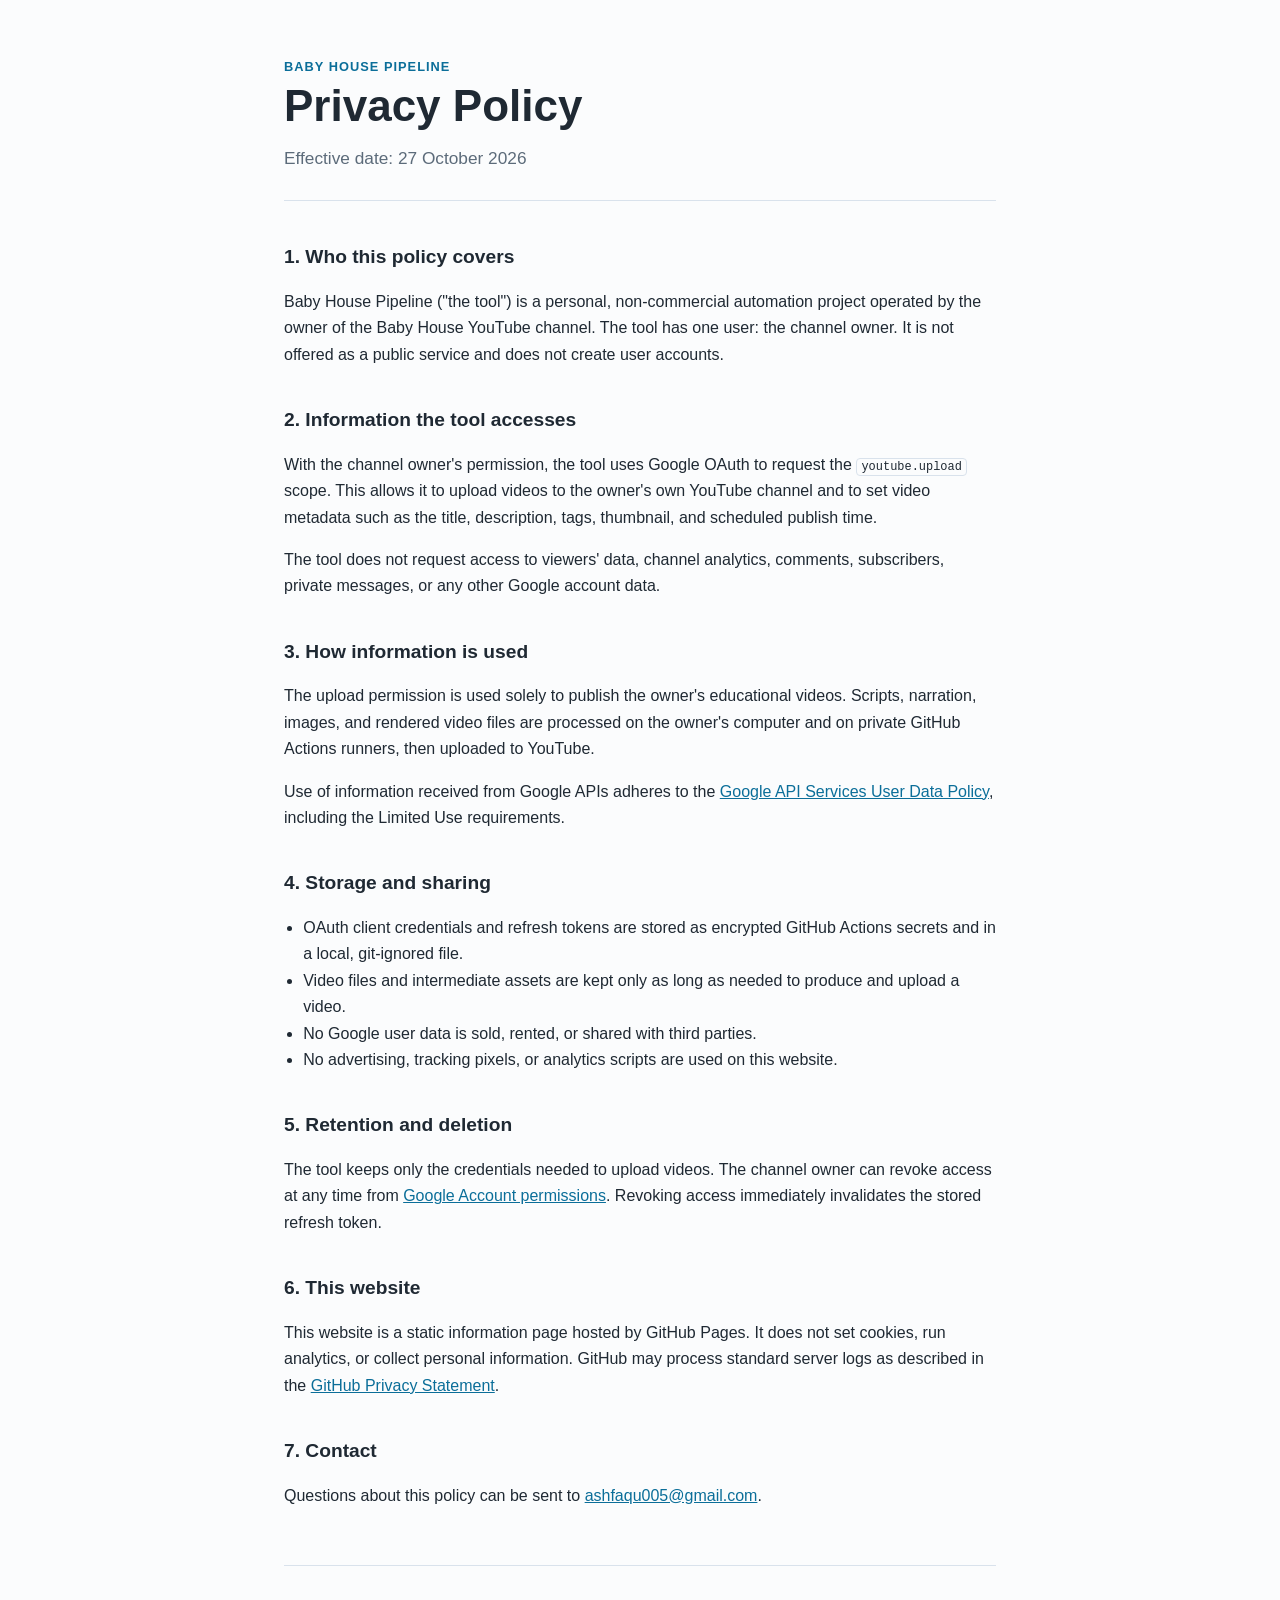
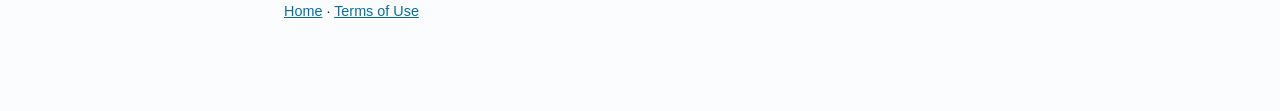
==== privacy.html @ 0668a5c2 "Add Baby House Pipeline legal pages" ====
<!doctype html>
<html lang="en">
<head>
  <meta charset="utf-8">
  <meta name="viewport" content="width=device-width, initial-scale=1">
  <title>Privacy Policy — Baby House Pipeline</title>
  <meta name="description" content="Privacy policy for the personal Baby House Pipeline automation tool.">
  <link rel="stylesheet" href="style.css">
</head>
<body>
  <main>
    <header>
      <p class="eyebrow">Baby House Pipeline</p>
      <h1>Privacy Policy</h1>
      <p class="lead">Effective date: 27 October 2026</p>
    </header>

    <section>
      <h2>1. Who this policy covers</h2>
      <p>
        Baby House Pipeline ("the tool") is a personal, non-commercial
        automation project operated by the owner of the Baby House YouTube
        channel. The tool has one user: the channel owner. It is not offered as
        a public service and does not create user accounts.
      </p>
    </section>

    <section>
      <h2>2. Information the tool accesses</h2>
      <p>
        With the channel owner's permission, the tool uses Google OAuth to
        request the <code>youtube.upload</code> scope. This allows it to upload
        videos to the owner's own YouTube channel and to set video metadata
        such as the title, description, tags, thumbnail, and scheduled publish
        time.
      </p>
      <p>
        The tool does not request access to viewers' data, channel analytics,
        comments, subscribers, private messages, or any other Google account
        data.
      </p>
    </section>

    <section>
      <h2>3. How information is used</h2>
      <p>
        The upload permission is used solely to publish the owner's educational
        videos. Scripts, narration, images, and rendered video files are
        processed on the owner's computer and on private GitHub Actions
        runners, then uploaded to YouTube.
      </p>
      <p>
        Use of information received from Google APIs adheres to the
        <a href="https://developers.google.com/terms/api-services-user-data-policy">Google API Services User Data Policy</a>,
        including the Limited Use requirements.
      </p>
    </section>

    <section>
      <h2>4. Storage and sharing</h2>
      <ul>
        <li>OAuth client credentials and refresh tokens are stored as encrypted GitHub Actions secrets and in a local, git-ignored file.</li>
        <li>Video files and intermediate assets are kept only as long as needed to produce and upload a video.</li>
        <li>No Google user data is sold, rented, or shared with third parties.</li>
        <li>No advertising, tracking pixels, or analytics scripts are used on this website.</li>
      </ul>
    </section>

    <section>
      <h2>5. Retention and deletion</h2>
      <p>
        The tool keeps only the credentials needed to upload videos. The
        channel owner can revoke access at any time from
        <a href="https://myaccount.google.com/permissions">Google Account permissions</a>.
        Revoking access immediately invalidates the stored refresh token.
      </p>
    </section>

    <section>
      <h2>6. This website</h2>
      <p>
        This website is a static information page hosted by GitHub Pages. It
        does not set cookies, run analytics, or collect personal information.
        GitHub may process standard server logs as described in the
        <a href="https://docs.github.com/en/site-policy/privacy-policies/github-general-privacy-statement">GitHub Privacy Statement</a>.
      </p>
    </section>

    <section>
      <h2>7. Contact</h2>
      <p>
        Questions about this policy can be sent to
        <a href="mailto:ashfaqu005@gmail.com">ashfaqu005@gmail.com</a>.
      </p>
    </section>

    <footer>
      <p><a href="index.html">Home</a> · <a href="terms.html">Terms of Use</a></p>
    </footer>
  </main>
</body>
</html>
---- style.css ----
:root {
  color-scheme: light dark;
  --text: #1f2933;
  --muted: #5c6b7a;
  --accent: #0b6e99;
  --bg: #fbfcfd;
  --line: #d9e2ec;
}

@media (prefers-color-scheme: dark) {
  :root {
    --text: #e6edf3;
    --muted: #9fb0c0;
    --accent: #5bc0eb;
    --bg: #0f1720;
    --line: #253444;
  }
}

* {
  box-sizing: border-box;
}

body {
  margin: 0;
  background: var(--bg);
  color: var(--text);
  font-family: -apple-system, BlinkMacSystemFont, "Segoe UI", Roboto, Arial, sans-serif;
  line-height: 1.65;
}

main {
  max-width: 760px;
  margin: 0 auto;
  padding: 56px 24px 72px;
}

header {
  margin-bottom: 40px;
  padding-bottom: 28px;
  border-bottom: 1px solid var(--line);
}

h1 {
  margin: 4px 0 12px;
  font-size: clamp(2rem, 5vw, 2.75rem);
  line-height: 1.15;
}

h2 {
  margin-top: 36px;
  font-size: 1.2rem;
}

p, li {
  color: var(--text);
}

.eyebrow {
  margin: 0;
  color: var(--accent);
  font-size: 0.8rem;
  font-weight: 700;
  letter-spacing: 0.08em;
  text-transform: uppercase;
}

.lead {
  margin: 0;
  color: var(--muted);
  font-size: 1.08rem;
}

a {
  color: var(--accent);
}

code {
  padding: 0.1em 0.35em;
  border: 1px solid var(--line);
  border-radius: 4px;
  font-size: 0.92em;
}

ul {
  padding-left: 1.2rem;
}

footer {
  margin-top: 56px;
  padding-top: 20px;
  border-top: 1px solid var(--line);
  color: var(--muted);
  font-size: 0.9rem;
}
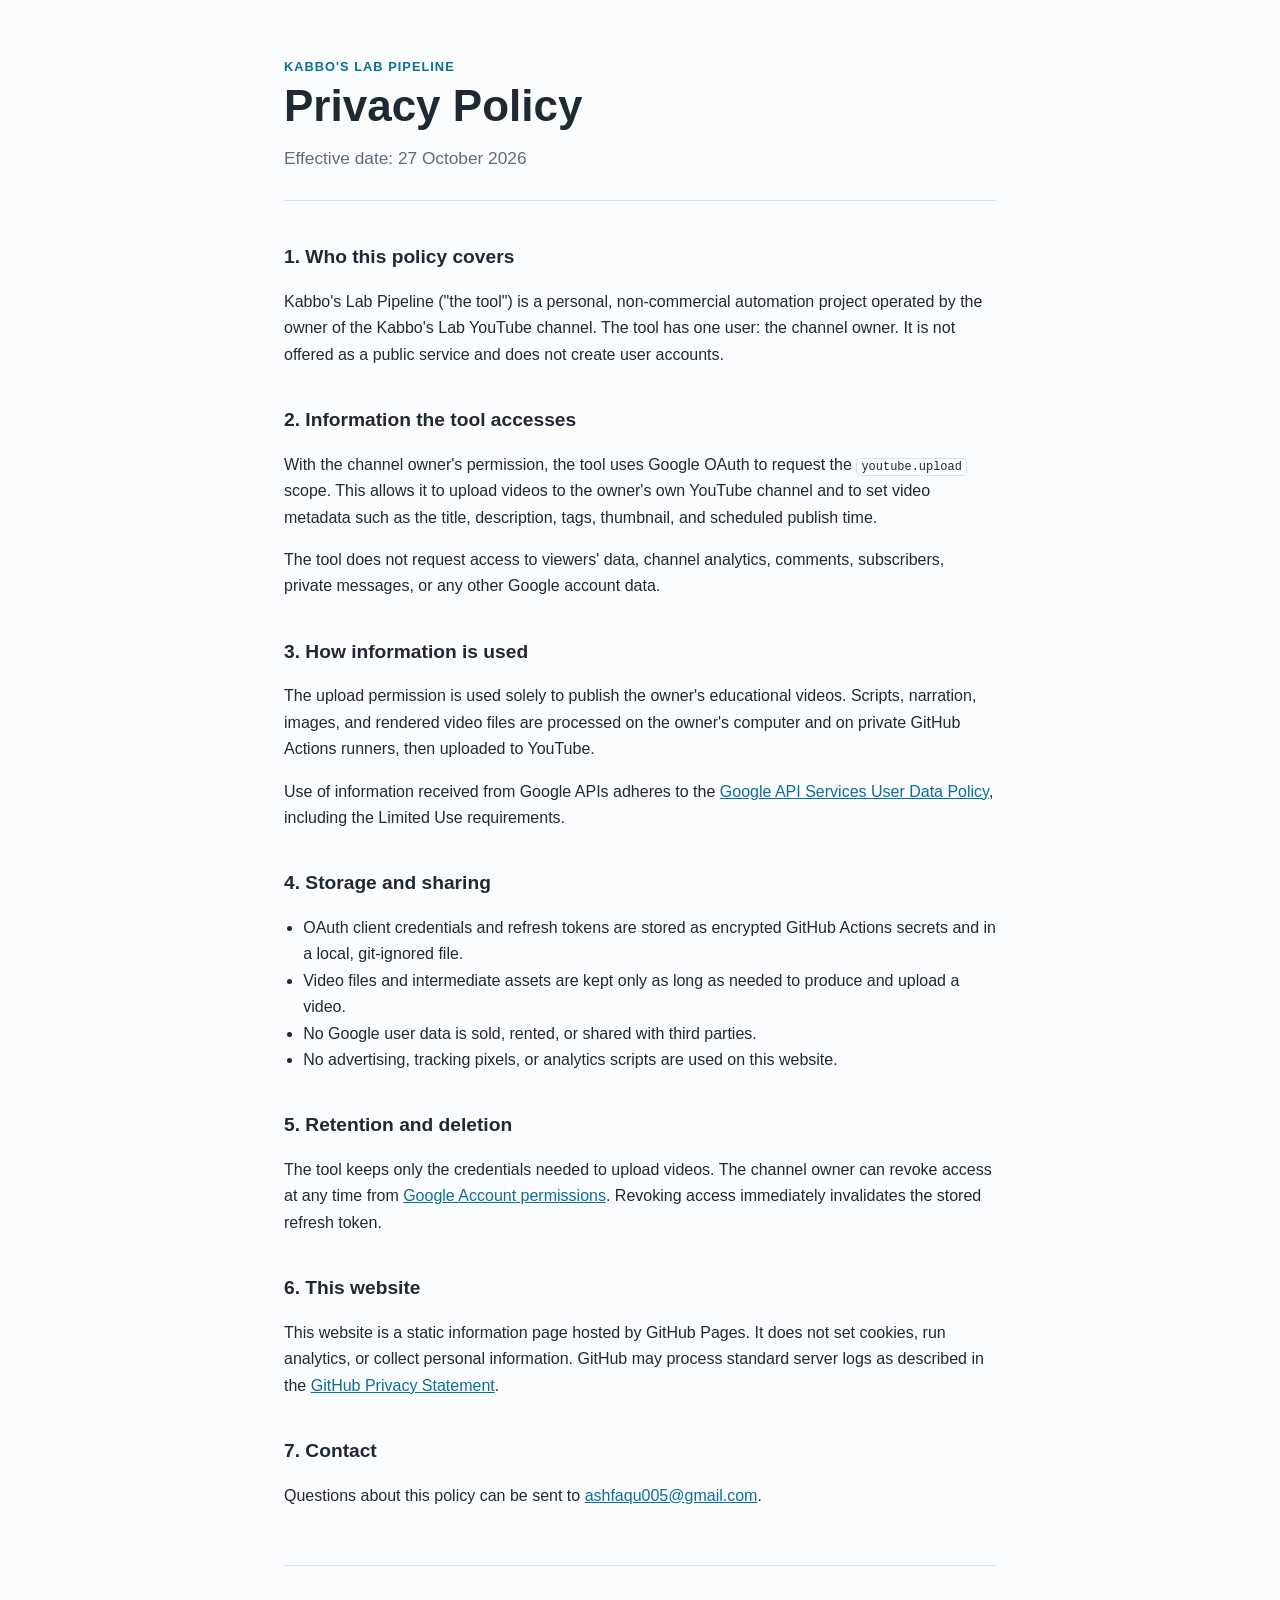
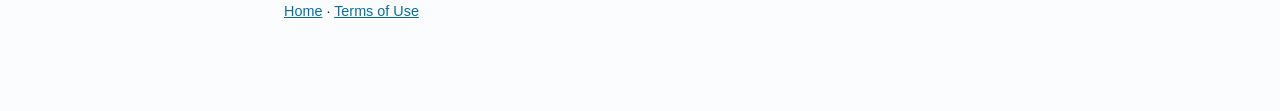
==== commit 629d0454: "Rebrand legal pages to Kabbo's Lab" ====
--- a/privacy.html
+++ b/privacy.html
@@ -3,14 +3,14 @@
 <head>
   <meta charset="utf-8">
   <meta name="viewport" content="width=device-width, initial-scale=1">
-  <title>Privacy Policy — Baby House Pipeline</title>
-  <meta name="description" content="Privacy policy for the personal Baby House Pipeline automation tool.">
+  <title>Privacy Policy — Kabbo's Lab Pipeline</title>
+  <meta name="description" content="Privacy policy for the personal Kabbo's Lab Pipeline automation tool.">
   <link rel="stylesheet" href="style.css">
 </head>
 <body>
   <main>
     <header>
-      <p class="eyebrow">Baby House Pipeline</p>
+      <p class="eyebrow">Kabbo's Lab Pipeline</p>
       <h1>Privacy Policy</h1>
       <p class="lead">Effective date: 27 October 2026</p>
     </header>
@@ -18,8 +18,8 @@
     <section>
       <h2>1. Who this policy covers</h2>
       <p>
-        Baby House Pipeline ("the tool") is a personal, non-commercial
-        automation project operated by the owner of the Baby House YouTube
+        Kabbo's Lab Pipeline ("the tool") is a personal, non-commercial
+        automation project operated by the owner of the Kabbo's Lab YouTube
         channel. The tool has one user: the channel owner. It is not offered as
         a public service and does not create user accounts.
       </p>
